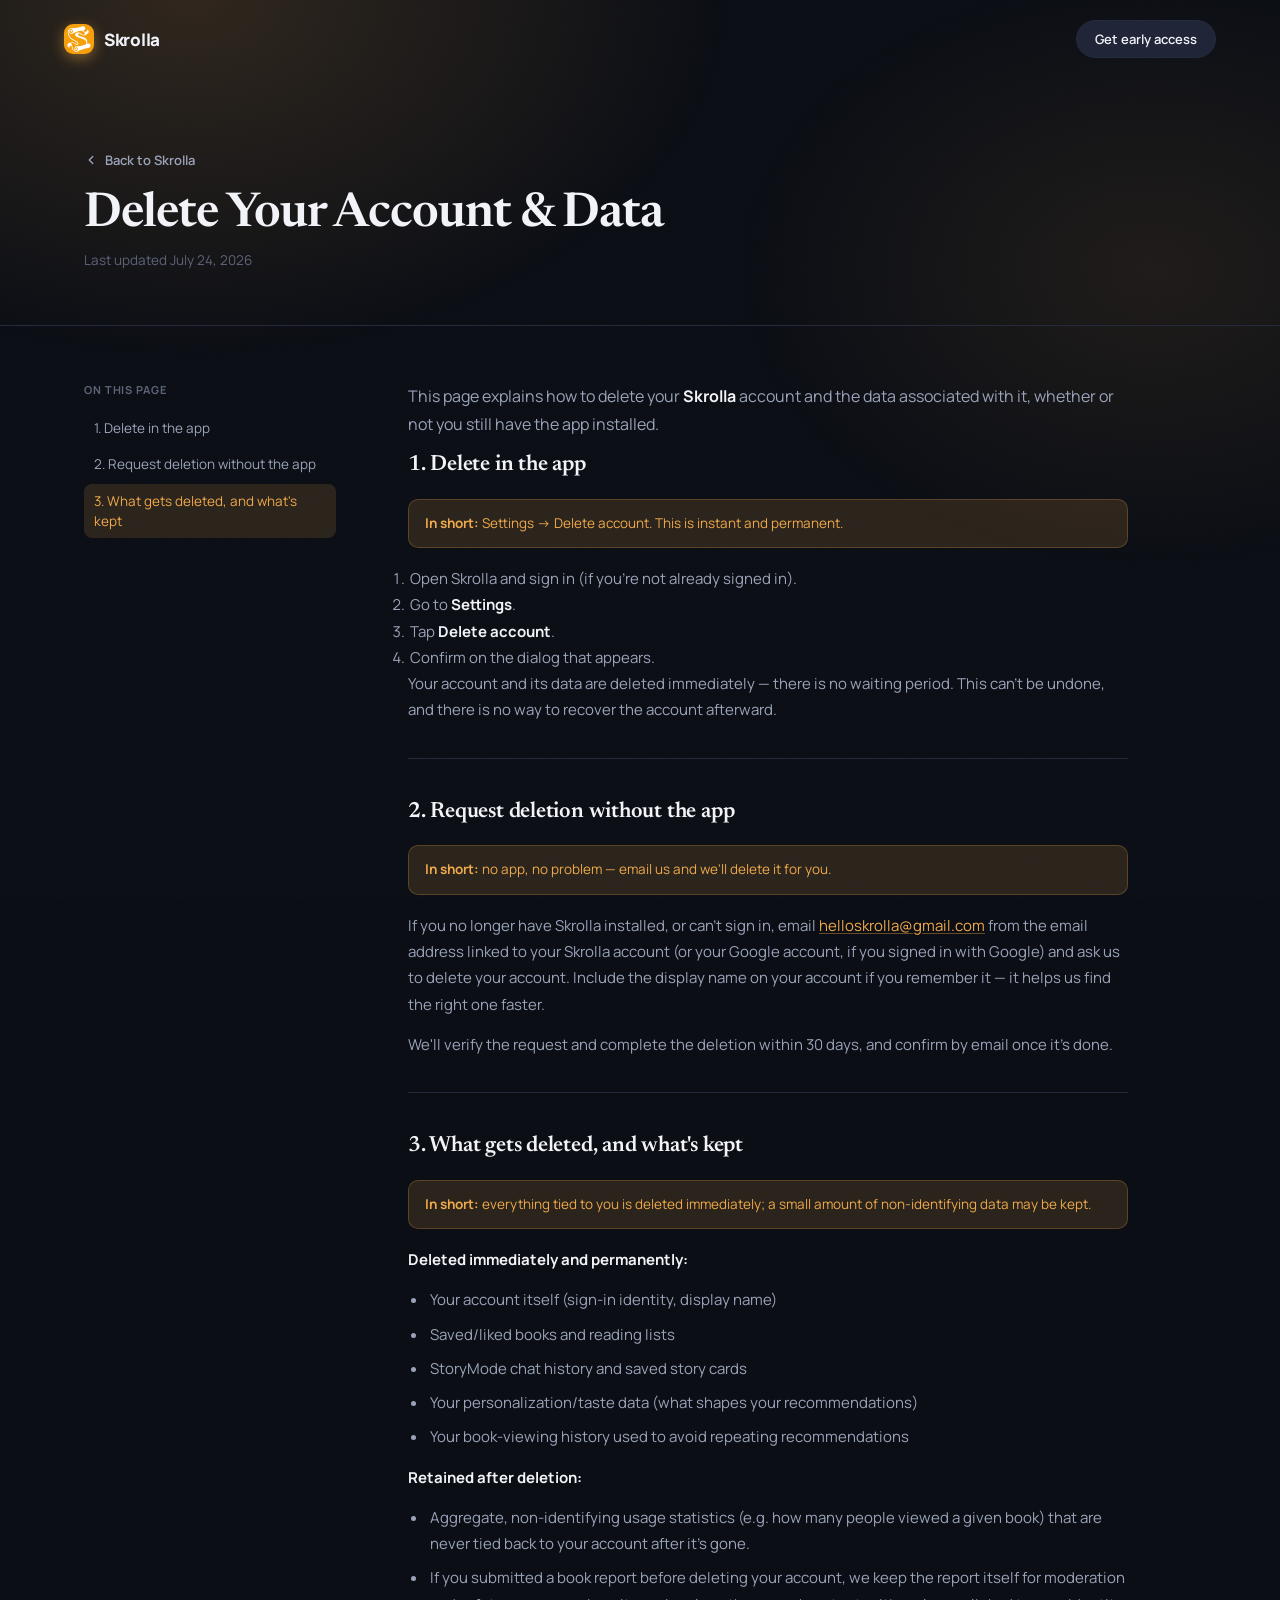
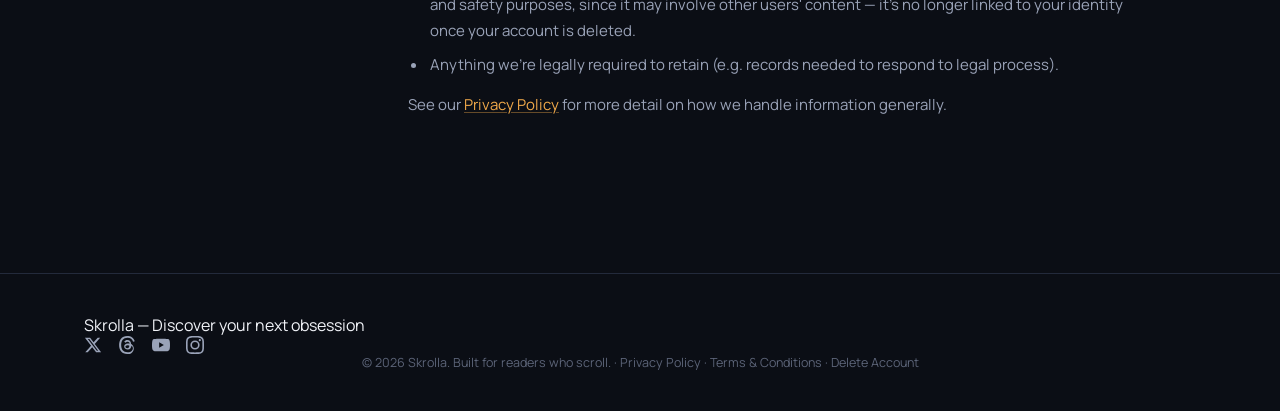
==== delete-account.html @ f65770ca "Add account deletion request page for Play Store compliance Google Play requires a public URL where " ====
<!DOCTYPE html>
<html lang="en">
<head>
<meta charset="UTF-8">
<meta name="viewport" content="width=device-width, initial-scale=1.0">
<title>Delete Your Account & Data — Skrolla</title>
<meta name="description" content="How to request deletion of your Skrolla account and the data associated with it.">
<link rel="preconnect" href="https://fonts.googleapis.com">
<link rel="preconnect" href="https://fonts.gstatic.com" crossorigin>
<link href="https://fonts.googleapis.com/css2?family=Manrope:wght@400;500;600;700;800&family=Newsreader:opsz,wght@6..72,500;6..72,600&display=swap" rel="stylesheet">
<link rel="stylesheet" href="css/style.css">
<link rel="icon" type="image/svg+xml" href="images/Logo-Final-v2/combined-bg-fg.svg">
<link rel="apple-touch-icon" href="images/Logo-Final-v2/combined-bg-fg.png">
</head>
<body>

<div class="grain"></div>
<div class="ambient"></div>

<nav class="nav" id="nav">
  <a class="nav-logo" href="index.html">
    <span class="mark">
      <img src="images/Logo-Final-v2/combined-bg-fg.svg" alt="Skrolla logo">
    </span>
    Skrolla
  </a>
  <a href="index.html#waitlist" class="nav-cta">Get early access</a>
</nav>

<header class="legal-header">
  <div class="wrap">
    <a href="index.html" class="legal-back">
      <svg width="14" height="14" viewBox="0 0 24 24" fill="none" stroke="currentColor" stroke-width="2.4" stroke-linecap="round" stroke-linejoin="round"><polyline points="15 18 9 12 15 6"/></svg>
      Back to Skrolla
    </a>
    <h1>Delete Your Account &amp; Data</h1>
    <div class="legal-updated">Last updated July 24, 2026</div>
  </div>
</header>

<section class="legal-body">
  <div class="wrap legal-grid">

    <aside class="legal-toc">
      <div class="legal-toc-label">On this page</div>
      <ol>
        <li><a href="#in-app">1. Delete in the app</a></li>
        <li><a href="#no-app">2. Request deletion without the app</a></li>
        <li><a href="#what-happens">3. What gets deleted, and what's kept</a></li>
      </ol>
    </aside>

    <article class="legal-content">
      <p class="legal-intro">
        This page explains how to delete your <strong>Skrolla</strong> account and the data
        associated with it, whether or not you still have the app installed.
      </p>

      <section id="in-app">
        <h2>1. Delete in the app</h2>
        <div class="legal-tldr"><b>In short:</b> Settings → Delete account. This is instant and permanent.</div>
        <ol>
          <li>Open Skrolla and sign in (if you're not already signed in).</li>
          <li>Go to <strong>Settings</strong>.</li>
          <li>Tap <strong>Delete account</strong>.</li>
          <li>Confirm on the dialog that appears.</li>
        </ol>
        <p>Your account and its data are deleted immediately — there is no waiting period. This can't be undone, and there is no way to recover the account afterward.</p>
      </section>

      <section id="no-app">
        <h2>2. Request deletion without the app</h2>
        <div class="legal-tldr"><b>In short:</b> no app, no problem — email us and we'll delete it for you.</div>
        <p>
          If you no longer have Skrolla installed, or can't sign in, email
          <a class="legal-link" href="mailto:helloskrolla@gmail.com?subject=Delete%20my%20Skrolla%20account">helloskrolla@gmail.com</a>
          from the email address linked to your Skrolla account (or your Google account, if you signed in
          with Google) and ask us to delete your account. Include the display name on your account if you
          remember it — it helps us find the right one faster.
        </p>
        <p>We'll verify the request and complete the deletion within 30 days, and confirm by email once it's done.</p>
      </section>

      <section id="what-happens">
        <h2>3. What gets deleted, and what's kept</h2>
        <div class="legal-tldr"><b>In short:</b> everything tied to you is deleted immediately; a small amount of non-identifying data may be kept.</div>
        <p><strong>Deleted immediately and permanently:</strong></p>
        <ul>
          <li>Your account itself (sign-in identity, display name)</li>
          <li>Saved/liked books and reading lists</li>
          <li>StoryMode chat history and saved story cards</li>
          <li>Your personalization/taste data (what shapes your recommendations)</li>
          <li>Your book-viewing history used to avoid repeating recommendations</li>
        </ul>
        <p><strong>Retained after deletion:</strong></p>
        <ul>
          <li>
            Aggregate, non-identifying usage statistics (e.g. how many people viewed a given book) that
            are never tied back to your account after it's gone.
          </li>
          <li>
            If you submitted a book report before deleting your account, we keep the report itself for
            moderation and safety purposes, since it may involve other users' content — it's no longer
            linked to your identity once your account is deleted.
          </li>
          <li>
            Anything we're legally required to retain (e.g. records needed to respond to legal process).
          </li>
        </ul>
        <p>See our <a class="legal-link" href="privacy.html">Privacy Policy</a> for more detail on how we handle information generally.</p>
      </section>

    </article>
  </div>
</section>

<footer>
  <div class="wrap footer-row">
    <a class="fmark" href="index.html"><span class="dot"></span> Skrolla — Discover your next obsession</a>
    <div class="social-links">
      <a href="https://x.com/skrollabooks" target="_blank" rel="noopener" aria-label="Skrolla on X"><svg viewBox="0 0 24 24"><path d="M18.244 2.25h3.308l-7.227 8.26 8.502 11.24H16.17l-5.214-6.817L4.99 21.75H1.68l7.73-8.835L1.254 2.25H8.08l4.713 6.231zm-1.161 17.52h1.833L7.084 4.126H5.117z"/></svg></a>
      <a href="https://www.threads.com/@skrollabooks" target="_blank" rel="noopener" aria-label="Skrolla on Threads"><svg viewBox="0 0 24 24"><path d="M12.186 24h-.007c-3.581-.024-6.334-1.205-8.184-3.509C2.35 18.44 1.5 15.586 1.472 12.01v-.021c.028-3.573.879-6.428 2.523-8.481C5.845 1.205 8.598.024 12.179 0h.007c2.708.019 4.97.665 6.72 1.92 1.653 1.187 2.822 2.918 3.474 5.147l-2.276.665c-1.05-3.57-3.518-5.406-7.34-5.437-2.878.023-5.058.912-6.482 2.646-1.34 1.635-2.033 4.007-2.06 7.052v.014c.028 3.06.72 5.442 2.06 7.076 1.424 1.735 3.604 2.623 6.482 2.646 2.588-.019 4.3-.634 5.72-2.058 1.618-1.622 1.588-3.61 1.073-4.834-.302-.72-.844-1.318-1.573-1.762-.183 1.31-.6 2.354-1.244 3.111-.86 1.012-2.084 1.567-3.635 1.65-1.174.062-2.302-.213-3.176-.775-1.033-.663-1.634-1.68-1.694-2.865-.117-2.328 1.734-4.006 4.606-4.174a15.5 15.5 0 0 1 2.826.108c-.115-.686-.348-1.232-.696-1.626-.478-.542-1.216-.818-2.193-.824h-.028c-.788 0-1.856.218-2.535 1.253l-1.937-1.32c.91-1.38 2.395-2.141 4.184-2.141h.037c2.995.017 4.777 1.847 4.955 5.038.101.058.201.117.298.18 1.36.877 2.353 2.093 2.873 3.514.72 1.964.783 5.153-1.86 7.762-1.902 1.877-4.204 2.726-7.462 2.75zm1.176-11.803c-.24 0-.481.008-.727.024-1.75.11-2.849.972-2.788 2.194.062 1.25 1.336 1.833 2.561 1.766 1.117-.06 2.529-.51 2.767-3.293a10.9 10.9 0 0 0-1.813-.69z"/></svg></a>
      <a href="https://www.youtube.com/@skrollabooks" target="_blank" rel="noopener" aria-label="Skrolla on YouTube"><svg viewBox="0 0 24 24"><path d="M23.498 6.186a3.016 3.016 0 0 0-2.122-2.136C19.505 3.545 12 3.545 12 3.545s-7.505 0-9.377.505A3.017 3.017 0 0 0 .502 6.186C0 8.07 0 12 0 12s0 3.93.502 5.814a3.016 3.016 0 0 0 2.122 2.136c1.871.505 9.376.505 9.376.505s7.505 0 9.377-.505a3.015 3.015 0 0 0 2.122-2.136C24 15.93 24 12 24 12s0-3.93-.502-5.814zM9.545 15.568V8.432L15.818 12l-6.273 3.568z"/></svg></a>
      <a href="https://www.instagram.com/skrollabooks" target="_blank" rel="noopener" aria-label="Skrolla on Instagram"><svg viewBox="0 0 24 24"><path d="M12 2.163c3.204 0 3.584.012 4.85.07 3.252.148 4.771 1.691 4.919 4.919.058 1.265.069 1.645.069 4.849 0 3.205-.012 3.584-.069 4.849-.149 3.225-1.664 4.771-4.919 4.919-1.266.058-1.644.07-4.85.07-3.204 0-3.584-.012-4.849-.07-3.26-.149-4.771-1.699-4.919-4.92-.058-1.265-.07-1.644-.07-4.849 0-3.204.013-3.583.07-4.849.149-3.227 1.664-4.771 4.919-4.919 1.266-.057 1.645-.069 4.849-.069zm0-2.163c-3.259 0-3.667.014-4.947.072-4.358.2-6.78 2.618-6.98 6.98-.059 1.281-.073 1.689-.073 4.948 0 3.259.014 3.668.072 4.948.2 4.358 2.618 6.78 6.98 6.98 1.281.058 1.689.072 4.948.072 3.259 0 3.668-.014 4.948-.072 4.354-.2 6.782-2.618 6.979-6.98.059-1.28.073-1.689.073-4.948 0-3.259-.014-3.667-.072-4.947-.196-4.354-2.617-6.78-6.979-6.98-1.281-.059-1.69-.073-4.949-.073zM12 5.838a6.162 6.162 0 1 0 0 12.324 6.162 6.162 0 0 0 0-12.324zm0 10.162a4 4 0 1 1 0-8 4 4 0 0 1 0 8zm6.406-11.845a1.44 1.44 0 1 0 0 2.881 1.44 1.44 0 0 0 0-2.881z"/></svg></a>
    </div>
    <div class="fine">© 2026 Skrolla. Built for readers who scroll. · <a class="legal-link" href="privacy.html">Privacy Policy</a> · <a class="legal-link" href="terms.html">Terms &amp; Conditions</a> · <a class="legal-link" href="delete-account.html">Delete Account</a></div>
  </div>
</footer>

<script src="js/legal.js"></script>
</body>
</html>
---- css/style.css ----
/* ============================================================
   Skrolla — Landing Page
   Design tokens lifted 1:1 from the real app
   (android/Skrolla/.../ui/theme/Color.kt)
   ============================================================ */

:root {
  --bg-primary: #0B0E15;
  --bg-primary-2: #0B0E15;
  --bg-surface: #171C29;
  --bg-elevated: #1F2537;
  --bg-elevated-2: #10131C;

  --accent: #F0A94A;
  --accent-dim: #C98A38;
  --accent-glow: rgba(240, 169, 74, 0.45);
  --accent-glow-soft: rgba(240, 169, 74, 0.14);

  --text-primary: #F1F3F8;
  --text-secondary: #9AA3B8;
  --text-muted: #5C6478;

  --like: #FF6B81;
  --gold: #C9A44C;
  --separator: #232A3B;

  --font: 'Manrope', -apple-system, BlinkMacSystemFont, 'Segoe UI', sans-serif;
  --font-serif: 'Newsreader', Georgia, serif;

  --ease: cubic-bezier(0.16, 1, 0.3, 1);
  --ease-soft: cubic-bezier(0.22, 0.61, 0.36, 1);
}

* { box-sizing: border-box; margin: 0; padding: 0; }

html {
  scroll-behavior: smooth;
  background: var(--bg-primary);
}

body {
  font-family: var(--font);
  background: var(--bg-primary);
  color: var(--text-primary);
  overflow-x: hidden;
  -webkit-font-smoothing: antialiased;
}

img { max-width: 100%; display: block; }

a { color: inherit; text-decoration: none; }

::selection { background: var(--accent); color: var(--bg-primary); }

.wrap {
  max-width: 1240px;
  margin: 0 auto;
  padding: 0 clamp(20px, 5vw, 64px);
}

/* ============================================================
   Background texture — grain + ambient glow
   ============================================================ */

.grain {
  position: fixed;
  inset: 0;
  pointer-events: none;
  z-index: 999;
  opacity: 0.035;
  mix-blend-mode: overlay;
  background-image: url("data:image/svg+xml,%3Csvg xmlns='http://www.w3.org/2000/svg' width='120' height='120'%3E%3Cfilter id='n'%3E%3CfeTurbulence type='fractalNoise' baseFrequency='0.9' numOctaves='2' stitchTiles='stitch'/%3E%3C/filter%3E%3Crect width='100%25' height='100%25' filter='url(%23n)'/%3E%3C/svg%3E");
}

.ambient {
  position: fixed;
  inset: 0;
  z-index: 0;
  pointer-events: none;
  background:
    radial-gradient(ellipse 900px 600px at 15% 0%, rgba(240,169,74,0.16), transparent 60%),
    radial-gradient(ellipse 700px 500px at 90% 30%, rgba(240,169,74,0.09), transparent 60%);
}

/* ============================================================
   Nav
   ============================================================ */

.nav {
  position: fixed;
  top: 0; left: 0; right: 0;
  z-index: 100;
  display: flex;
  align-items: center;
  justify-content: space-between;
  padding: 20px clamp(20px, 5vw, 64px);
}

.nav-logo {
  display: flex;
  align-items: center;
  gap: 10px;
  font-weight: 800;
  font-size: 17px;
  letter-spacing: -0.3px;
}

.nav-logo .mark {
  /* 30px is the conventional nav-logo size most sites settle on — big enough to read as
     a real mark, small enough to stay a supporting element rather than competing with content. */
  width: 30px; height: 30px;
  border-radius: 9px;
  overflow: hidden;
  display: flex; align-items: center; justify-content: center;
  box-shadow: 0 4px 14px var(--accent-glow);
  flex-shrink: 0;
}
.nav-logo .mark img {
  width: 100%; height: 100%;
  object-fit: cover;
  display: block;
}

.nav-cta {
  font-size: 13px;
  font-weight: 600;
  padding: 9px 18px;
  border-radius: 100px;
  background: var(--bg-elevated);
  border: 1px solid var(--separator);
  transition: all 0.25s var(--ease-soft);
}
.nav-cta:hover { border-color: var(--accent); background: var(--accent-glow-soft); }

/* ============================================================
   Hero
   ============================================================ */

.hero {
  position: relative;
  min-height: 100svh;
  display: flex;
  align-items: center;
  padding-top: 110px;
  padding-bottom: 60px;
  z-index: 1;
}

.hero-grid {
  display: grid;
  grid-template-columns: 1.05fr 0.95fr;
  align-items: center;
  gap: 40px;
  width: 100%;
}

.eyebrow {
  display: inline-flex;
  align-items: center;
  gap: 8px;
  font-size: 12.5px;
  font-weight: 600;
  letter-spacing: 0.06em;
  text-transform: uppercase;
  color: var(--accent);
  background: var(--accent-glow-soft);
  border: 1px solid rgba(240,169,74,0.28);
  padding: 7px 14px 7px 10px;
  border-radius: 100px;
  margin-bottom: 26px;
  opacity: 0;
  transform: translateY(14px);
  animation: rise 0.8s var(--ease) 0.1s forwards;
}
.eyebrow .dot { width: 6px; height: 6px; border-radius: 50%; background: var(--accent); box-shadow: 0 0 8px var(--accent); }

.hero h1 {
  font-family: var(--font-serif);
  font-size: clamp(40px, 5.4vw, 74px);
  line-height: 1.05;
  font-weight: 600;
  letter-spacing: -0.02em;
  margin-bottom: 24px;
  opacity: 0;
  transform: translateY(18px);
  animation: rise 0.9s var(--ease) 0.22s forwards;
}
.hero h1 .grad {
  background: linear-gradient(100deg, #FBBF6B 0%, var(--accent) 45%, #C98A38 100%);
  -webkit-background-clip: text;
  background-clip: text;
  color: transparent;
}

.hero p.lede {
  font-size: clamp(16px, 1.5vw, 19px);
  line-height: 1.6;
  color: var(--text-secondary);
  max-width: 480px;
  margin-bottom: 36px;
  opacity: 0;
  transform: translateY(18px);
  animation: rise 0.9s var(--ease) 0.34s forwards;
}

.hero-actions {
  display: flex;
  align-items: center;
  gap: 18px;
  flex-wrap: wrap;
  opacity: 0;
  transform: translateY(18px);
  animation: rise 0.9s var(--ease) 0.46s forwards;
}

.btn-primary {
  display: inline-flex;
  align-items: center;
  gap: 10px;
  background: var(--accent);
  color: var(--bg-primary);
  font-weight: 700;
  font-size: 15px;
  padding: 15px 26px;
  border-radius: 14px;
  box-shadow: 0 8px 30px var(--accent-glow);
  transition: transform 0.3s var(--ease-soft), box-shadow 0.3s var(--ease-soft);
  border: none;
  cursor: pointer;
}
.btn-primary:hover { transform: translateY(-2px); box-shadow: 0 12px 36px rgba(240,169,74,0.55); }

.btn-ghost {
  font-weight: 600;
  font-size: 14.5px;
  color: var(--text-secondary);
  display: inline-flex;
  align-items: center;
  gap: 8px;
  padding: 15px 4px;
  transition: color 0.25s;
}
.btn-ghost:hover { color: var(--text-primary); }
.btn-ghost svg { transition: transform 0.25s var(--ease-soft); }
.btn-ghost:hover svg { transform: translateX(3px); }

.hero-proof {
  display: flex;
  align-items: center;
  gap: 14px;
  margin-top: 44px;
  opacity: 0;
  transform: translateY(18px);
  animation: rise 0.9s var(--ease) 0.58s forwards;
}
.hero-proof .stack {
  display: flex;
}
.hero-proof .stack img {
  width: 30px; height: 45px;
  border-radius: 5px;
  object-fit: cover;
  margin-left: -10px;
  outline: 2.5px solid var(--bg-primary);
  box-shadow: 0 4px 10px rgba(0,0,0,0.5);
}
.hero-proof .stack img:first-child { margin-left: 0; }
.hero-proof .txt { font-size: 13px; color: var(--text-muted); line-height: 1.4; }
.hero-proof .txt b { color: var(--text-secondary); font-weight: 600; }

@keyframes rise {
  to { opacity: 1; transform: translateY(0); }
}

/* ---- Hero phone stage ---- */

.hero-stage {
  position: relative;
  height: 640px;
  display: flex;
  align-items: center;
  justify-content: center;
  perspective: 1600px;
}

.hero-phone-wrap {
  opacity: 0;
  transform: translateY(40px) rotateY(-8deg) rotateX(4deg) scale(0.92);
  animation: heroPhoneIn 1.2s var(--ease) 0.3s forwards;
  transform-style: preserve-3d;
}

@keyframes heroPhoneIn {
  to { opacity: 1; transform: translateY(0) rotateY(-8deg) rotateX(4deg) scale(1); }
}

.hero-phone-float {
  animation: floaty 6.5s ease-in-out infinite;
}

@keyframes floaty {
  0%, 100% { transform: translateY(0px); }
  50% { transform: translateY(-16px); }
}

.hero-glow-orb {
  position: absolute;
  width: 480px; height: 480px;
  border-radius: 50%;
  background: radial-gradient(circle, rgba(240,169,74,0.35) 0%, transparent 68%);
  filter: blur(10px);
  z-index: -1;
  animation: pulse 5s ease-in-out infinite;
}
@keyframes pulse {
  0%, 100% { opacity: 0.7; transform: scale(1); }
  50% { opacity: 1; transform: scale(1.08); }
}

.hero-chip {
  position: absolute;
  display: flex;
  align-items: center;
  gap: 8px;
  background: rgba(20,20,20,0.85);
  border: 1px solid var(--separator);
  backdrop-filter: blur(12px);
  padding: 10px 14px;
  border-radius: 14px;
  font-size: 12.5px;
  font-weight: 600;
  box-shadow: 0 12px 30px rgba(0,0,0,0.4);
  opacity: 0;
  animation: chipIn 0.8s var(--ease) forwards;
}
.hero-chip.chip-2 { bottom: 16%; right: -8%; animation-delay: 1.3s; }
.hero-chip .ic { font-size: 15px; }

@keyframes chipIn {
  from { opacity: 0; transform: translateY(10px) scale(0.94); }
  to { opacity: 1; transform: translateY(0) scale(1); }
}

/* ============================================================
   Phone frame component (shared)
   ============================================================ */

.phone {
  /* --pw is kept a multiple of 20 everywhere it's set (here and at every breakpoint/inline
     override) so it lands on a whole physical-pixel count at both 125% and 150% Windows
     display scaling (20*1.25=25, 20*1.5=30) — non-integer physical widths force Chromium into
     sub-pixel resampling on every frame, which is what reads as text blur that "fixes itself"
     when you zoom (zooming changes the effective ratio away from the fractional one). */
  --pw: 280px;
  /* height derived from width at the source screenshots' own ~0.485 ratio (776:1600
     average across the Final-covers set) so the frame matches them exactly and
     object-fit: cover never has to crop anything. */
  width: var(--pw);
  height: calc(var(--pw) * 2.061);
  border-radius: 38px;
  border: 2px solid #2A3245;
  background: var(--bg-primary-2);
  position: relative;
  overflow: hidden;
  box-shadow:
    0 30px 90px rgba(0,0,0,0.65),
    inset 0 0 0 1px rgba(255,255,255,0.05),
    0 0 50px rgba(240,169,74,0.08);
  flex-shrink: 0;
}

.phone .notch {
  position: absolute;
  top: 12px; left: 50%;
  transform: translateX(-50%);
  width: 9px; height: 9px;
  background: #05060A;
  border-radius: 50%;
  z-index: 100;
  border: 1.5px solid #10131C;
}

.phone .statusbar {
  position: absolute;
  top: 0; left: 0; right: 0;
  height: 40px;
  z-index: 50;
  display: flex;
  align-items: flex-end;
  justify-content: space-between;
  padding: 0 18px 6px;
  font-size: 11px;
  font-weight: 600;
  color: white;
}
.phone .statusbar .icons { display: flex; gap: 4px; align-items: center; opacity: 0.9; }

.phone .screen {
  position: absolute;
  inset: 0;
  display: flex;
  flex-direction: column;
}

.phone .screen img.app-screen-img {
  width: 100%;
  height: 100%;
  /* .phone's height is derived from --pw at the screenshots' own ~0.485 aspect
     ratio (see below), so cover never actually crops — it just fills exactly. */
  object-fit: cover;
  object-position: top center;
  border-radius: 36px;
  display: block;
  /* Chromium downsamples raster images softly at non-integer DPR (Windows 125%/150%
     display scaling on laptops); phones use clean 2x/3x DPR so this never shows there.
     backface-visibility + translateZ forces a sharper GPU compositing path. */
  image-rendering: -webkit-optimize-contrast;
  backface-visibility: hidden;
  transform: translateZ(0);
}

.phone-caption {
  text-align: center;
  font-size: 12px;
  font-weight: 600;
  color: var(--text-muted);
  margin-top: 18px;
  letter-spacing: 0.02em;
}

/* generic bits reused across screens */
.chip { background: var(--bg-elevated); border: 1px solid var(--separator); border-radius: 8px; padding: 4px 10px; font-size: 10px; font-weight: 500; color: var(--text-secondary); }
.cover { background-size: cover; background-position: center; background-color: var(--bg-elevated); }
.navbar {
  position: absolute; bottom: 0; left: 0; right: 0; height: 56px;
  background: rgba(20,20,20,0.95); border-top: 1px solid var(--separator);
  display: flex; align-items: flex-start; padding-top: 8px; z-index: 20;
}
.navbar .item { flex: 1; display: flex; flex-direction: column; align-items: center; gap: 3px; }
.navbar .label { font-size: 9px; font-weight: 500; }
.navbar svg { width: 19px; height: 19px; }

/* ============================================================
   Section shell + reveal system
   ============================================================ */

section { position: relative; z-index: 1; }

.showcase {
  padding: 140px 0;
  border-top: 1px solid var(--separator);
}
.showcase:first-of-type { border-top: none; }

.showcase-grid {
  display: grid;
  grid-template-columns: 1fr 1fr;
  align-items: center;
  gap: 60px;
}
.showcase-grid.reverse .showcase-copy { order: 2; }
.showcase-grid.reverse .showcase-visual { order: 1; }

.tag {
  display: inline-flex;
  align-items: center;
  gap: 8px;
  font-size: 14px;
  font-weight: 700;
  letter-spacing: 0.06em;
  text-transform: uppercase;
  color: var(--accent);
  margin-bottom: 18px;
}
.tag .num { color: var(--text-muted); font-weight: 600; }

.showcase-copy h2 {
  font-family: var(--font-serif);
  font-size: clamp(28px, 3vw, 40px);
  font-weight: 600;
  letter-spacing: -0.015em;
  line-height: 1.16;
  margin-bottom: 18px;
}

.showcase-copy p {
  font-size: 16px;
  line-height: 1.7;
  color: var(--text-secondary);
  max-width: 440px;
  margin-bottom: 24px;
}

.feature-list { display: flex; flex-direction: column; }
.feature-list li {
  display: flex;
  align-items: flex-start;
  gap: 16px;
  font-size: 14.5px;
  color: var(--text-secondary);
  line-height: 1.55;
  padding: 16px 0;
  border-top: 1px solid var(--separator);
}
.feature-list li:first-child { border-top: none; padding-top: 0; }
.feature-list li:last-child { padding-bottom: 0; }
.feature-list .fnum {
  font-family: var(--font-serif);
  font-size: 13px;
  font-weight: 600;
  color: var(--accent);
  flex-shrink: 0;
  min-width: 22px;
  padding-top: 1px;
}
.feature-list b { color: var(--text-primary); font-weight: 600; }

.showcase-visual {
  display: flex;
  justify-content: center;
  position: relative;
}

/* reveal-on-scroll */
.reveal {
  opacity: 0;
  transform: translateY(48px);
  transition: opacity 0.9s var(--ease), transform 0.9s var(--ease);
}
.reveal.in { opacity: 1; transform: translateY(0); }

.reveal-scale {
  opacity: 0;
  transform: translateY(30px);
  transition: opacity 1s var(--ease), transform 1s var(--ease);
}
/* No scale() here on purpose: animating transform: scale() on an element that contains a raster
   screenshot promotes it to a GPU layer sized for the animation, and Chromium doesn't always
   re-rasterize it crisply once the transition settles at scale(1) — leaving it permanently soft
   until something forces a repaint (e.g. browser zoom, which is why zooming "fixes" it). Fade +
   slide only, no scale, avoids the problem entirely. */
.reveal-scale.in { opacity: 1; transform: translateY(0); }

.reveal-delay-1 { transition-delay: 0.08s; }
.reveal-delay-2 { transition-delay: 0.16s; }
.reveal-delay-3 { transition-delay: 0.24s; }
.reveal-delay-4 { transition-delay: 0.32s; }

/* ============================================================
   Connect-stage: the heading crossfades into its own screenshot(s)
   at the same on-screen spot as you scroll, instead of the heading
   scrolling away before the visual ever appears on a "separate page".
   Used on Onboarding and StoryMode. main.js drives --p (0 -> 1) on
   .connect-stage via scroll position; heading fades/lifts out while
   the visual fades/settles in, both pinned to the same centered spot.
   ============================================================ */

.connect-stage {
  position: relative;
  border-top: 1px solid var(--separator);
  --p: 0;
}
.connect-stage .wrap { position: relative; min-height: 260vh; }
.connect-pin {
  position: sticky;
  top: 0;
  height: 100vh;
  overflow: hidden;
}
.connect-heading, .connect-visual {
  position: absolute;
  top: 50%; left: 0; right: 0;
  display: flex;
  flex-direction: column;
  align-items: center;
}
.connect-heading {
  opacity: calc(1 - var(--p));
  transform: translate(0, -50%);
}
.connect-visual {
  opacity: var(--p);
  filter: blur(calc((1 - var(--p)) * 18px));
  transform: translate(0, -50%) scale(calc(0.15 + var(--p) * 0.85));
}

/* Headline blasts apart from its own center as --p advances — each word
   flies out on its own diagonal (mixing its left/right position with a
   sine-based vertical scatter so it's not a flat left-right line) while
   spinning and blurring away. The visual above grows out of that same
   center point, like it's what the blast revealed. */
.connect-heading h2 .word {
  --wi: 0;
  --wa: 0;
  --vy: 0;
  display: inline-block;
  transform:
    translate(calc(var(--wi) * var(--p) * (60px + var(--wa) * 20px)), calc(var(--p) * var(--vy) * 70px))
    rotate(calc(var(--wi) * var(--p) * 16deg))
    scale(calc(1 - var(--p) * 0.4));
  filter: blur(calc(var(--p) * (2px + var(--wa) * 5px)));
  will-change: transform, filter;
}

@media (max-width: 720px) {
  .connect-stage .wrap { min-height: 220vh; }
}

/* ============================================================
   Onboarding trio section (fanned phones)
   ============================================================ */

.onboarding-stage {
  display: flex;
  align-items: center;
  justify-content: center;
  gap: -40px;
  position: relative;
  width: 100%;
  height: 660px;
}
.onboarding-stage .phone { --pw: 220px; position: absolute; }
.onboarding-stage .phone.p1 { transform: translateX(-108px) rotate(-9deg) scale(0.9); z-index: 1; filter: brightness(0.7); }
.onboarding-stage .phone.p2 { transform: translateX(0) rotate(0deg) scale(1); z-index: 3; }
.onboarding-stage .phone.p3 { transform: translateX(108px) rotate(9deg) scale(0.9); z-index: 1; filter: brightness(0.7); }

.onboarding-stage.in .phone.p1 { transition: transform 1s var(--ease) 0.1s, filter 1s var(--ease) 0.1s; }
.onboarding-stage.in .phone.p2 { transition: transform 1s var(--ease) 0.2s; }
.onboarding-stage.in .phone.p3 { transition: transform 1s var(--ease) 0.1s, filter 1s var(--ease) 0.1s; }

/* ============================================================
   Marquee / logos-ish strip (genre pills)
   ============================================================ */

.pill-strip {
  padding: 40px 20px;
  border-top: 1px solid var(--separator);
  border-bottom: 1px solid var(--separator);
  position: relative;
  z-index: 1;
}
.pill-track {
  display: flex;
  flex-wrap: wrap;
  justify-content: center;
  gap: 10px;
  max-width: 820px;
  margin: 0 auto;
}
.pill {
  padding: 8px 16px;
  border-radius: 100px;
  background: var(--bg-surface);
  border: 1px solid var(--separator);
  font-size: 13px;
  font-weight: 600;
  color: var(--text-secondary);
  white-space: nowrap;
  transition: border-color 0.25s, color 0.25s, background-color 0.25s, transform 0.25s;
  cursor: default;
}
.pill:hover {
  border-color: var(--accent);
  color: var(--accent);
  background-color: rgba(240, 169, 74, 0.05);
  transform: translateY(-1.5px);
}

/* ============================================================
   StoryMode spotlight (dark hero-style section)
   ============================================================ */

.spotlight {
  padding: 150px 0;
  position: relative;
  background: radial-gradient(ellipse 1000px 600px at 50% 0%, rgba(240,169,74,0.12), transparent 70%);
  border-top: 1px solid var(--separator);
}
.spotlight-head {
  text-align: center;
  max-width: 620px;
  margin: 0 auto 64px;
}
.spotlight-head h2 {
  font-family: var(--font-serif);
  font-size: clamp(30px, 3.6vw, 46px);
  font-weight: 600;
  letter-spacing: -0.015em;
  margin-bottom: 18px;
  line-height: 1.15;
}
.spotlight-head p {
  font-size: 17px;
  color: var(--text-secondary);
  line-height: 1.65;
  margin-bottom: 28px;
}
.spotlight-head .feature-list li { color: var(--text-secondary); }
.spotlight-head .feature-list b { color: var(--text-primary); }

/* ============================================================
   Final CTA
   ============================================================ */

.final-cta {
  padding: 160px 0 120px;
  text-align: center;
  position: relative;
  z-index: 1;
}
.final-cta h2 {
  font-family: var(--font-serif);
  font-size: clamp(34px, 5vw, 62px);
  font-weight: 600;
  letter-spacing: -0.02em;
  line-height: 1.1;
  margin-bottom: 22px;
}
.final-cta h2 .grad {
  background: linear-gradient(100deg, #FBBF6B, var(--accent));
  -webkit-background-clip: text; background-clip: text; color: transparent;
}
.final-cta p {
  font-size: 17px;
  color: var(--text-secondary);
  max-width: 460px;
  margin: 0 auto 40px;
  line-height: 1.6;
}

.email-form {
  display: flex;
  gap: 10px;
  max-width: 440px;
  margin: 0 auto;
}
.email-form input {
  flex: 1;
  background: var(--bg-elevated);
  border: 1px solid var(--separator);
  border-radius: 12px;
  padding: 15px 18px;
  color: white;
  font-family: var(--font);
  font-size: 14.5px;
  outline: none;
  transition: border-color 0.25s;
}
.email-form input:focus { border-color: var(--accent); }
.email-form input::placeholder { color: var(--text-muted); }
.email-form button {
  background: var(--accent);
  color: var(--bg-primary);
  border: none;
  border-radius: 12px;
  padding: 0 24px;
  font-weight: 700;
  font-size: 14.5px;
  cursor: pointer;
  box-shadow: 0 8px 26px var(--accent-glow);
  transition: transform 0.25s var(--ease-soft);
  white-space: nowrap;
}
.email-form button:hover { transform: translateY(-2px); }
.form-note { font-size: 12.5px; color: var(--text-muted); margin-top: 14px; }
.form-success { display: none; color: var(--accent); font-size: 14px; font-weight: 600; margin-top: 18px; }

/* ============================================================
   Footer
   ============================================================ */

footer {
  border-top: 1px solid var(--separator);
  padding: 40px 0;
  position: relative;
  z-index: 1;
}
.footer-grid {
  display: flex;
  align-items: center;
  justify-content: space-between;
  flex-wrap: wrap;
  gap: 20px;
}
.footer-brand {
  display: flex;
  align-items: center;
  gap: 12px;
}
.footer-brand .mark {
  width: 34px; height: 34px;
  border-radius: 10px;
  overflow: hidden;
  display: flex; align-items: center; justify-content: center;
  box-shadow: 0 4px 14px var(--accent-glow);
  flex-shrink: 0;
}
.footer-brand .mark img { width: 100%; height: 100%; object-fit: cover; display: block; }
.footer-name { font-weight: 800; font-size: 16px; letter-spacing: -0.3px; }
.footer-tag { font-size: 12.5px; color: var(--text-muted); }
.footer-links { display: flex; align-items: center; gap: 22px; }
.footer-links a {
  font-size: 13.5px;
  color: var(--text-secondary);
  text-decoration: none;
  transition: color 0.2s var(--ease-soft);
}
.footer-links a:hover { color: var(--accent); }
footer .fine { font-size: 12.5px; color: var(--text-muted); width: 100%; text-align: center; order: 3; }
.social-links { display: flex; align-items: center; gap: 16px; }
.social-links a {
  color: var(--text-secondary);
  display: flex;
  transition: color 0.2s var(--ease-soft), transform 0.2s var(--ease-soft);
}
.social-links a:hover { color: var(--accent); transform: translateY(-2px); }
.social-links svg { width: 18px; height: 18px; fill: currentColor; display: block; }

@media (max-width: 560px) {
  .footer-grid { flex-direction: column; text-align: center; }
  footer .fine { order: unset; }
  .social-links { justify-content: center; }
}

/* ============================================================
   Responsive
   ============================================================ */

@media (max-width: 980px) {
  .hero-grid { grid-template-columns: 1fr; text-align: center; }
  .hero p.lede { margin-left: auto; margin-right: auto; }
  .hero-actions { justify-content: center; }
  .hero-proof { justify-content: center; }
  .hero-stage { height: 520px; margin-top: 20px; }
  .hero-chip { display: none; }

  .showcase-grid { grid-template-columns: 1fr; text-align: center; gap: 50px; }
  .showcase-grid.reverse .showcase-copy,
  .showcase-grid.reverse .showcase-visual { order: unset; }
  .showcase-copy p { margin-left: auto; margin-right: auto; }
  .feature-list { text-align: left; max-width: 400px; margin: 0 auto; }
  .tag { justify-content: center; width: 100%; }

  .onboarding-stage { height: 560px; }
  .onboarding-stage .phone { --pw: 180px; }
  .onboarding-stage .phone.p1 { transform: translateX(-72px) rotate(-9deg) scale(0.88); }
  .onboarding-stage .phone.p3 { transform: translateX(72px) rotate(9deg) scale(0.88); }

  .email-form { flex-direction: column; }
}

@media (max-width: 560px) {
  .phone { --pw: 220px; }
  .hero-stage .phone { --pw: 220px; }
  .showcase { padding: 90px 0; }
  .spotlight { padding: 100px 0; }
  .final-cta { padding: 110px 0 90px; }
}

/* ============================================================
   Horizontal Auto-Scrolling Daily Discovery Carousel
   ============================================================ */

.daily-discovery-carousel {
  overflow: hidden;
  width: 100%;
  padding: 12px 18px 0;
  mask-image: linear-gradient(90deg, transparent, black 12px, black calc(100% - 12px), transparent);
  -webkit-mask-image: linear-gradient(90deg, transparent, black 12px, black calc(100% - 12px), transparent);
}

.daily-discovery-track {
  display: flex;
  gap: 8px;
  width: max-content;
  transition: transform 0.6s cubic-bezier(0.25, 1, 0.5, 1);
}

.daily-discovery-card {
  width: 210px;
  background: var(--bg-elevated);
  border-radius: 8px;
  padding: 8px;
  display: flex;
  gap: 8px;
  align-items: flex-start;
  flex-shrink: 0;
  text-align: left;
}

/* ============================================================
   StoryMode Spotlight Interactive Mockup
   ============================================================ */

.sm-screen-view {
  position: absolute;
  inset: 0;
  display: flex;
  flex-direction: column;
  background: var(--bg-primary-2);
  opacity: 0;
  pointer-events: none;
  transition: opacity 0.35s var(--ease);
  z-index: 10;
  padding-top: 40px; /* status bar height */
}

.sm-screen-view.active {
  opacity: 1;
  pointer-events: auto;
  z-index: 12;
}

/* Chat view header */
.sm-header {
  height: 52px;
  display: flex;
  align-items: center;
  gap: 8px;
  padding: 0 14px;
  border-bottom: 1px solid var(--separator);
  flex-shrink: 0;
}
.sm-header-info {
  flex: 1;
  min-width: 0;
  text-align: left;
}
.sm-header-info .sm-title {
  font-family: var(--font-serif);
  font-weight: 600;
  font-size: 13.5px;
  color: var(--text-primary);
  white-space: nowrap;
  overflow: hidden;
  text-overflow: ellipsis;
}
.sm-header-info .sm-author {
  font-size: 9.5px;
  color: var(--text-secondary);
  white-space: nowrap;
  overflow: hidden;
  text-overflow: ellipsis;
}
.sm-back-btn {
  cursor: pointer;
  transition: opacity 0.2s;
}
.sm-back-btn:hover {
  opacity: 0.7;
}

/* Chat body */
.sm-chat-body {
  flex: 1;
  padding: 14px 14px 6px;
  display: flex;
  flex-direction: column;
  gap: 12px;
  overflow-y: auto;
}

.sm-msg {
  display: flex;
  width: 100%;
}
.sm-msg.user {
  justify-content: flex-end;
}
.sm-msg.system {
  justify-content: flex-start;
  flex-direction: column;
  gap: 8px;
}

.sm-bubble {
  max-width: 82%;
  background: rgba(240, 169, 74, 0.16);
  border: 1px solid rgba(240, 169, 74, 0.22);
  border-radius: 16px 3px 16px 16px;
  padding: 9px 12px;
  font-size: 11.5px;
  color: var(--text-primary);
  text-align: left;
}

/* Inline Card Pager in Chat */
.sm-inline-pager {
  width: 100%;
  display: flex;
  gap: 10px;
  cursor: pointer;
  position: relative;
  overflow: hidden;
}

.sm-inline-card {
  flex: 1;
  background: linear-gradient(135deg, #1C1E26 0%, #11131A 100%);
  border: 1px solid var(--separator);
  border-radius: 16px;
  padding: 14px 16px;
  display: flex;
  flex-direction: column;
  gap: 6px;
  transition: transform 0.2s, border-color 0.2s;
  text-align: left;
}

.sm-inline-card:hover {
  border-color: rgba(240, 169, 74, 0.4);
  transform: translateY(-2px);
}

.sm-card-title {
  font-family: var(--font-serif);
  font-weight: 600;
  font-size: 13.5px;
  color: var(--accent);
}

.sm-card-body {
  font-size: 10px;
  line-height: 1.45;
  color: var(--text-secondary);
  display: -webkit-box;
  -webkit-line-clamp: 4;
  -webkit-box-orient: vertical;
  overflow: hidden;
}

.sm-inline-card-peek {
  width: 14px;
  background: linear-gradient(135deg, rgba(28, 30, 38, 0.4) 0%, rgba(17, 19, 26, 0.4) 100%);
  border: 1px solid rgba(35, 42, 59, 0.5);
  border-right: none;
  border-radius: 16px 0 0 16px;
  flex-shrink: 0;
}

.sm-inline-dots {
  display: flex;
  gap: 5px;
  justify-content: flex-start;
  padding-left: 4px;
}
.sm-inline-dots .dot {
  width: 4px;
  height: 4px;
  border-radius: 50%;
  background: var(--text-muted);
}
.sm-inline-dots .dot.active {
  background: var(--accent);
}

/* Bottom Composer */
.sm-composer {
  padding: 8px 14px 18px;
  flex-shrink: 0;
  border-top: 1px solid var(--separator);
  background: var(--bg-primary-2);
}

.sm-chips {
  display: flex;
  gap: 6px;
  margin-bottom: 8px;
}

.sm-chip {
  background: var(--bg-surface);
  border: 1px solid var(--separator);
  border-radius: 16px;
  padding: 5px 11px;
  display: flex;
  align-items: center;
  gap: 5px;
  font-size: 10px;
  font-weight: 600;
  color: var(--text-secondary);
}

.sm-chip.active {
  background: rgba(240, 169, 74, 0.22);
  border-color: rgba(240, 169, 74, 0.35);
  color: var(--accent);
}

.sm-input-row {
  display: flex;
  gap: 8px;
  align-items: center;
}

.sm-plus-icon {
  width: 32px;
  height: 32px;
  border-radius: 50%;
  background: var(--bg-surface);
  display: flex;
  align-items: center;
  justify-content: center;
}

.sm-input {
  flex: 1;
  height: 36px;
  background: var(--bg-surface);
  border: 1px solid var(--separator);
  border-radius: 18px;
  display: flex;
  align-items: center;
  padding: 0 14px;
  font-size: 11px;
  color: var(--text-muted);
}

.sm-send-btn {
  width: 36px;
  height: 36px;
  background: var(--accent);
  border-radius: 50%;
  display: flex;
  align-items: center;
  justify-content: center;
  box-shadow: 0 4px 12px var(--accent-glow);
}

/* DEDICATED CARDS VIEW */
.sm-cards-header {
  height: 52px;
  display: flex;
  align-items: center;
  justify-content: space-between;
  padding: 0 16px;
  flex-shrink: 0;
  border-bottom: 1px solid transparent;
}
.sm-cards-back {
  cursor: pointer;
}
.sm-cards-title-header {
  font-family: var(--font-serif);
  font-weight: 600;
  font-size: 14.5px;
  color: var(--text-primary);
}

.sm-cards-content-wrap {
  flex: 1;
  display: flex;
  flex-direction: column;
  padding: 8px 16px 20px;
  position: relative;
}

.sm-cards-progress {
  display: flex;
  gap: 4px;
  width: 100%;
  margin-bottom: 14px;
}

.progress-bar {
  flex: 1;
  height: 2px;
  background: rgba(255, 255, 255, 0.16);
  border-radius: 2px;
  overflow: hidden;
}

.progress-bar .progress-fill {
  height: 100%;
  width: 0%;
  background: var(--accent);
  transition: width 0.25s linear;
}

.progress-bar.active .progress-fill {
  width: 100%;
}

.progress-bar.completed .progress-fill {
  width: 100%;
}

.sm-cards-meta {
  display: flex;
  justify-content: space-between;
  align-items: center;
  margin-bottom: 24px;
}

.sm-cards-meta .brand {
  font-family: var(--font-serif);
  font-size: 12px;
  color: var(--accent);
  font-weight: 700;
}

.sm-cards-meta .page-num {
  font-size: 10.5px;
  color: var(--text-secondary);
  font-weight: 600;
}

.sm-cards-active-card {
  flex: 1;
  display: flex;
  flex-direction: column;
  gap: 12px;
  z-index: 5;
  text-align: left;
}

.sm-cards-active-card .card-title {
  font-family: var(--font-serif);
  font-weight: 600;
  font-size: 19px;
  line-height: 1.25;
  color: var(--text-primary);
}

.sm-cards-active-card .card-desc {
  font-size: 11.5px;
  line-height: 1.6;
  color: var(--text-secondary);
}

.sm-cards-visual-container {
  height: 140px;
  border-radius: 12px;
  overflow: hidden;
  position: relative;
  margin-top: auto;
  border: 1px solid var(--separator);
}

.sm-cards-visual-container .blur-bg-cover {
  position: absolute;
  inset: 0;
  background-size: cover;
  background-position: center;
  filter: blur(12px) brightness(0.4);
  transform: scale(1.1);
}

.cards-bottom-badge {
  position: absolute;
  bottom: 12px;
  left: 12px;
  right: 12px;
  display: flex;
  align-items: center;
  gap: 10px;
  z-index: 2;
  text-align: left;
}

.badge-thumb {
  width: 32px;
  height: 48px;
  border-radius: 4px;
  background-size: cover;
  background-position: center;
  box-shadow: 0 4px 10px rgba(0,0,0,0.4);
}

.badge-info {
  display: flex;
  flex-direction: column;
}

.badge-info .b-title {
  font-family: var(--font-serif);
  font-weight: 600;
  font-size: 12px;
  color: var(--text-primary);
}

.badge-info .b-author {
  font-size: 9px;
  color: var(--text-secondary);
}

/* Touch Region Overlays for Card Navigation */
.sm-cards-nav-overlay {
  position: absolute;
  top: 52px;
  bottom: 0;
  z-index: 10;
  cursor: pointer;
}

.sm-cards-nav-overlay.left {
  left: 0;
  width: 40%;
}

.sm-cards-nav-overlay.right {
  right: 0;
  width: 60%;
}

/* ============================================================
   3-PHONE STORYMODE SECTION
   ============================================================ */

.three-phones {
  display: flex;
  align-items: flex-end;
  justify-content: center;
  gap: 20px;
  margin-top: 48px;
  padding-bottom: 40px;
}

.triple-phone-wrap {
  display: flex;
  flex-direction: column;
  align-items: center;
  gap: 14px;
}

.triple-phone-wrap.center-phone {
  /* Slightly elevated in the layout */
  margin-bottom: 0;
  position: relative;
  z-index: 2;
}

.triple-label {
  font-size: 11px;
  font-weight: 600;
  color: var(--text-muted);
  letter-spacing: 0.04em;
  text-transform: uppercase;
}

.triple-label.active {
  color: var(--accent);
}

/* Featured (center) phone gets a subtle glow halo */
.featured-phone .screen {
  box-shadow: 0 0 40px rgba(240,169,74,0.15), 0 0 80px rgba(240,169,74,0.07) !important;
}

/* ── Phone 1 & 3: Question chips ── */
.triple-chat-body {
  flex: 1;
  overflow-y: hidden;
  display: flex;
  flex-direction: column;
  padding: 8px 9px;
  gap: 6px;
}

.tfios-chips-grid {
  display: grid;
  grid-template-columns: 1fr 1fr;
  gap: 4px;
}

.tfios-chip {
  background: #1F2537;
  border: 1px solid #232A3B;
  border-radius: 20px;
  padding: 4px 7px;
  font-size: 6px;
  color: #F1F3F8;
  line-height: 1.3;
  cursor: default;
}

.tfios-chip.spoiler-chip {
  background: #2A1E0A;
  border-color: #4A3010;
  color: #F0A94A;
}

.tfios-gen-btn {
  display: flex;
  align-items: center;
  justify-content: center;
  gap: 5px;
  margin: 8px auto 0;
  background: #1F2537;
  border: 1px solid #2E3750;
  border-radius: 20px;
  padding: 6px 12px;
  font-size: 7px;
  color: #F1F3F8;
  font-weight: 600;
  cursor: default;
}

/* ── Phone 2: Inline card pager ── */
.tfios-inline-pager {
  display: flex;
  gap: 6px;
  overflow: hidden;
  border-radius: 14px;
}

.tfios-inline-card {
  flex-shrink: 0;
  width: calc(100% - 14px);
  background: linear-gradient(160deg, #0B1A2A 0%, #0D1520 60%, #0B0E15 100%);
  border-radius: 14px;
  padding: 10px 11px;
  border: 1px solid rgba(255,255,255,0.06);
  position: relative;
  overflow: hidden;
}

/* blurred cover bg inside inline card */
.tfios-inline-card::before {
  content: '';
  position: absolute;
  inset: 0;
  background-image: url(../images/fault-in-our-stars.jpg);
  background-size: cover;
  background-position: center;
  filter: blur(20px) brightness(0.25);
  border-radius: 14px;
}

.tfios-inline-card > * { position: relative; z-index: 1; }

.tfios-inline-peek {
  flex-shrink: 0;
  width: 14px;
  background: #1F2537;
  border-radius: 10px;
  opacity: 0.6;
}

/* ── Phone 3: Progress bars ── */
.tfios-pb {
  flex: 1;
  height: 2.5px;
  background: #232A3B;
  border-radius: 2px;
}

.tfios-pb-active {
  background: #F0A94A;
}

/* ── Phone 3: Full-screen story card ── */
.tfios-full-card {
  flex: 1;
  position: relative;
  overflow: hidden;
  display: flex;
  flex-direction: column;
}

/* Ambient radial glow — TFIOS cover is sky blue/teal → we use that palette */
.tfios-card-glow {
  position: absolute;
  inset: 0;
  background: radial-gradient(ellipse 80% 60% at 50% 90%, rgba(0, 120, 180, 0.40) 0%, transparent 100%);
  pointer-events: none;
  z-index: 0;
  /* Colour animates on card change */
  transition: background 400ms ease;
}

.tfios-card-text-overlay {
  flex: 1;
  position: relative;
  z-index: 1;
  padding: 14px 14px 8px;
  display: flex;
  flex-direction: column;
}

.tfios-brand-row {
  display: flex;
  align-items: center;
  gap: 5px;
  margin-bottom: 14px;
}

.tfios-brand-dot {
  width: 5px;
  height: 5px;
  border-radius: 50%;
  background: #F0A94A;
  flex-shrink: 0;
}

.tfios-brand-name {
  font-size: 7.5px;
  font-family: 'Newsreader', Georgia, serif;
  color: #F1F3F8;
  font-style: italic;
}

.tfios-card-headline {
  font-size: 13px;
  font-weight: 800;
  color: #F1F3F8;
  line-height: 1.2;
  margin-bottom: 9px;
  font-family: 'Newsreader', Georgia, serif;
  letter-spacing: -0.3px;
  /* Text swap animation */
  transition: opacity 250ms ease, transform 250ms ease;
}

.tfios-card-body {
  font-size: 7px;
  color: #9AA3B8;
  line-height: 1.6;
  font-family: var(--font);
  /* Text swap animation */
  transition: opacity 250ms ease, transform 250ms ease;
}

/* Animation classes for card text swap */
.tfios-card-headline.exit,
.tfios-card-body.exit {
  opacity: 0;
  transform: translateX(-10px);
}

.tfios-card-headline.enter,
.tfios-card-body.enter {
  opacity: 0;
  transform: translateX(10px);
}

/* Book visual at bottom of card */
.tfios-book-visual {
  position: relative;
  z-index: 1;
  margin: 0 10px 10px;
  border-radius: 10px;
  overflow: hidden;
  height: 110px;
  background: #0D1520;
  border: 1px solid rgba(255,255,255,0.07);
  flex-shrink: 0;
}

/* Blurred cover fills the book visual area */
.tfios-book-cover-large {
  position: absolute;
  inset: 0;
  background-size: cover;
  background-position: center top;
  filter: blur(2px) brightness(0.45);
  border-radius: 10px;
}

/* Gradient fade top of book visual */
.tfios-book-visual::before {
  content: '';
  position: absolute;
  inset: 0;
  background: linear-gradient(to bottom, #0B0E15 0%, rgba(11,14,21,0.5) 35%, transparent 65%, rgba(11,14,21,0.7) 100%);
  z-index: 1;
  border-radius: 10px;
}

/* Badge bar at bottom of book visual */
.tfios-book-badge {
  position: absolute;
  bottom: 6px;
  left: 6px;
  right: 6px;
  z-index: 2;
  display: flex;
  align-items: center;
  gap: 7px;
  background: rgba(11,14,21,0.55);
  border: 1px solid rgba(255,255,255,0.12);
  border-radius: 8px;
  padding: 5px 7px;
}

.tfios-badge-thumb {
  width: 18px;
  height: 26px;
  border-radius: 3px;
  background-size: cover;
  background-position: center;
  flex-shrink: 0;
}

/* Invisible tap zones for prev/next on phone 3 */
.tfios-tap-prev,
.tfios-tap-next {
  position: absolute;
  top: 0;
  bottom: 0;
  z-index: 10;
  cursor: pointer;
}

.tfios-tap-prev { left: 0; width: 40%; }
.tfios-tap-next { right: 0; width: 60%; }

/* Responsive: stack on narrow screens */
@media (max-width: 860px) {
  .three-phones {
    flex-direction: column;
    align-items: center;
    gap: 36px;
  }
  .triple-phone-wrap.center-phone {
    order: -1;
  }
}

/* Scroll Indicator */
.scroll-indicator {
  position: absolute;
  bottom: 28px;
  left: 50%;
  transform: translateX(-50%);
  display: flex;
  flex-direction: column;
  align-items: center;
  gap: 6px;
  color: var(--text-muted);
  font-size: 11px;
  font-weight: 600;
  letter-spacing: 0.08em;
  text-transform: uppercase;
  z-index: 10;
  cursor: pointer;
  transition: color 0.25s;
  opacity: 0;
  animation: fadeIn 1s var(--ease) 1.5s forwards;
}
.scroll-indicator:hover {
  color: var(--text-primary);
}
.scroll-indicator svg {
  animation: bounce 2s infinite;
}
@keyframes bounce {
  0%, 20%, 50%, 80%, 100% { transform: translateY(0); }
  40% { transform: translateY(-6px); }
  60% { transform: translateY(-3px); }
}
@keyframes fadeIn {
  to { opacity: 1; }
}

/* ============================================================
   Legal pages (Privacy Policy / Terms & Conditions)
   ============================================================ */

.legal-header {
  padding: 150px 0 56px;
  border-bottom: 1px solid var(--separator);
  position: relative;
  z-index: 1;
}
.legal-back {
  display: inline-flex;
  align-items: center;
  gap: 7px;
  font-size: 13px;
  font-weight: 600;
  color: var(--text-secondary);
  margin-bottom: 22px;
  transition: color 0.2s;
}
.legal-back:hover { color: var(--accent); }
.legal-header h1 {
  font-family: var(--font-serif);
  font-size: clamp(32px, 4vw, 48px);
  font-weight: 600;
  letter-spacing: -0.02em;
  margin-bottom: 12px;
}
.legal-updated {
  font-size: 13.5px;
  color: var(--text-muted);
}

.legal-body {
  padding: 56px 0 120px;
  position: relative;
  z-index: 1;
}
.legal-grid {
  display: grid;
  grid-template-columns: 260px 1fr;
  gap: 64px;
  align-items: start;
}

.legal-toc {
  position: sticky;
  top: 100px;
  max-height: calc(100vh - 130px);
  overflow-y: auto;
  padding-right: 8px;
}
.legal-toc-label {
  font-size: 11px;
  font-weight: 700;
  letter-spacing: 0.08em;
  text-transform: uppercase;
  color: var(--text-muted);
  margin-bottom: 14px;
}
.legal-toc ol {
  list-style: none;
  display: flex;
  flex-direction: column;
  gap: 2px;
  counter-reset: toc;
}
.legal-toc a {
  display: block;
  font-size: 13.5px;
  line-height: 1.5;
  color: var(--text-secondary);
  padding: 7px 10px;
  border-radius: 8px;
  transition: color 0.2s, background-color 0.2s;
}
.legal-toc a:hover { color: var(--text-primary); background: var(--bg-surface); }
.legal-toc a.active { color: var(--accent); background: var(--accent-glow-soft); }

.legal-content {
  max-width: 720px;
  color: var(--text-secondary);
  font-size: 15px;
  line-height: 1.75;
}
.legal-content > .legal-intro {
  font-size: 16px;
  color: var(--text-secondary);
  margin-bottom: 8px;
}
.legal-content section {
  padding: 34px 0;
  border-top: 1px solid var(--separator);
  scroll-margin-top: 100px;
}
.legal-content section:first-of-type { border-top: none; padding-top: 0; }
.legal-content h2 {
  font-family: var(--font-serif);
  font-size: 22px;
  font-weight: 600;
  color: var(--text-primary);
  letter-spacing: -0.01em;
  margin-bottom: 14px;
}
.legal-content h3 {
  font-size: 15px;
  font-weight: 700;
  color: var(--text-primary);
  margin: 22px 0 8px;
}
.legal-content p { margin-bottom: 14px; }
.legal-content p:last-child { margin-bottom: 0; }
.legal-content .legal-tldr {
  font-size: 13.5px;
  color: var(--accent);
  background: var(--accent-glow-soft);
  border: 1px solid rgba(240,169,74,0.24);
  border-radius: 10px;
  padding: 12px 16px;
  margin-bottom: 18px;
}
.legal-content .legal-tldr b { font-weight: 700; }
.legal-content ul, .legal-content ol.legal-list {
  margin: 0 0 14px 20px;
  display: flex;
  flex-direction: column;
  gap: 8px;
}
.legal-content li { padding-left: 2px; }
.legal-content a.legal-link {
  color: var(--accent);
  text-decoration: underline;
  text-underline-offset: 2px;
  text-decoration-color: rgba(240,169,74,0.4);
}
.legal-content a.legal-link:hover { text-decoration-color: var(--accent); }
.legal-content strong { color: var(--text-primary); font-weight: 700; }
.legal-content table {
  width: 100%;
  border-collapse: collapse;
  margin-bottom: 16px;
  font-size: 13.5px;
}
.legal-content th, .legal-content td {
  border: 1px solid var(--separator);
  padding: 10px 12px;
  text-align: left;
  vertical-align: top;
}
.legal-content th {
  background: var(--bg-surface);
  color: var(--text-primary);
  font-weight: 700;
  font-size: 12.5px;
}
.legal-content .legal-address {
  font-style: normal;
  line-height: 1.6;
}

@media (max-width: 900px) {
  .legal-grid { grid-template-columns: 1fr; gap: 32px; }
  .legal-toc { position: static; max-height: none; }
}

/* Extra Mobile Optimizations */
@media (max-width: 560px) {
  .nav {
    padding: 0 20px;
  }
  .onboarding-stage {
    height: 480px;
  }
  .onboarding-stage .phone {
    --pw: 160px;
  }
  .onboarding-stage .phone.p1 {
    transform: translateX(-56px) rotate(-7deg) scale(0.86);
  }
  .onboarding-stage .phone.p2 {
    transform: translateX(0) scale(1);
    z-index: 3;
  }
  .onboarding-stage .phone.p3 {
    transform: translateX(56px) rotate(7deg) scale(0.86);
  }
}

@media (max-width: 375px) {
  .nav {
    padding: 0 14px;
  }
  .nav-logo {
    font-size: 15px;
  }
  .nav-cta {
    padding: 8px 14px;
    font-size: 12.5px;
  }
  .phone {
    --pw: 200px !important;
  }
  .hero-stage .phone {
    --pw: 200px !important;
  }
}

/* ============================================================
   Reduced motion — every scroll/hover-driven transform+blur on the
   site collapses to a plain opacity fade (or nothing) for users who
   have asked the OS not to animate. Content still ends up in its
   final, fully-revealed state either way — nothing stays hidden.
   ============================================================ */
@media (prefers-reduced-motion: reduce) {
  .connect-heading h2 .word {
    transform: none;
    filter: none;
  }
  .connect-heading, .connect-visual {
    transform: none;
    filter: none;
    transition: opacity 0.3s linear;
  }
  .reveal, .reveal-scale {
    transform: none !important;
    transition: opacity 0.3s linear;
  }
  .onboarding-stage .phone.p1,
  .onboarding-stage .phone.p2,
  .onboarding-stage .phone.p3 {
    transition: filter 0.3s linear;
  }
  .tfios-card-headline.exit,
  .tfios-card-body.exit,
  .tfios-card-headline.enter,
  .tfios-card-body.enter {
    transform: none;
  }
  .hero-phone-wrap {
    transition: none !important;
  }
}
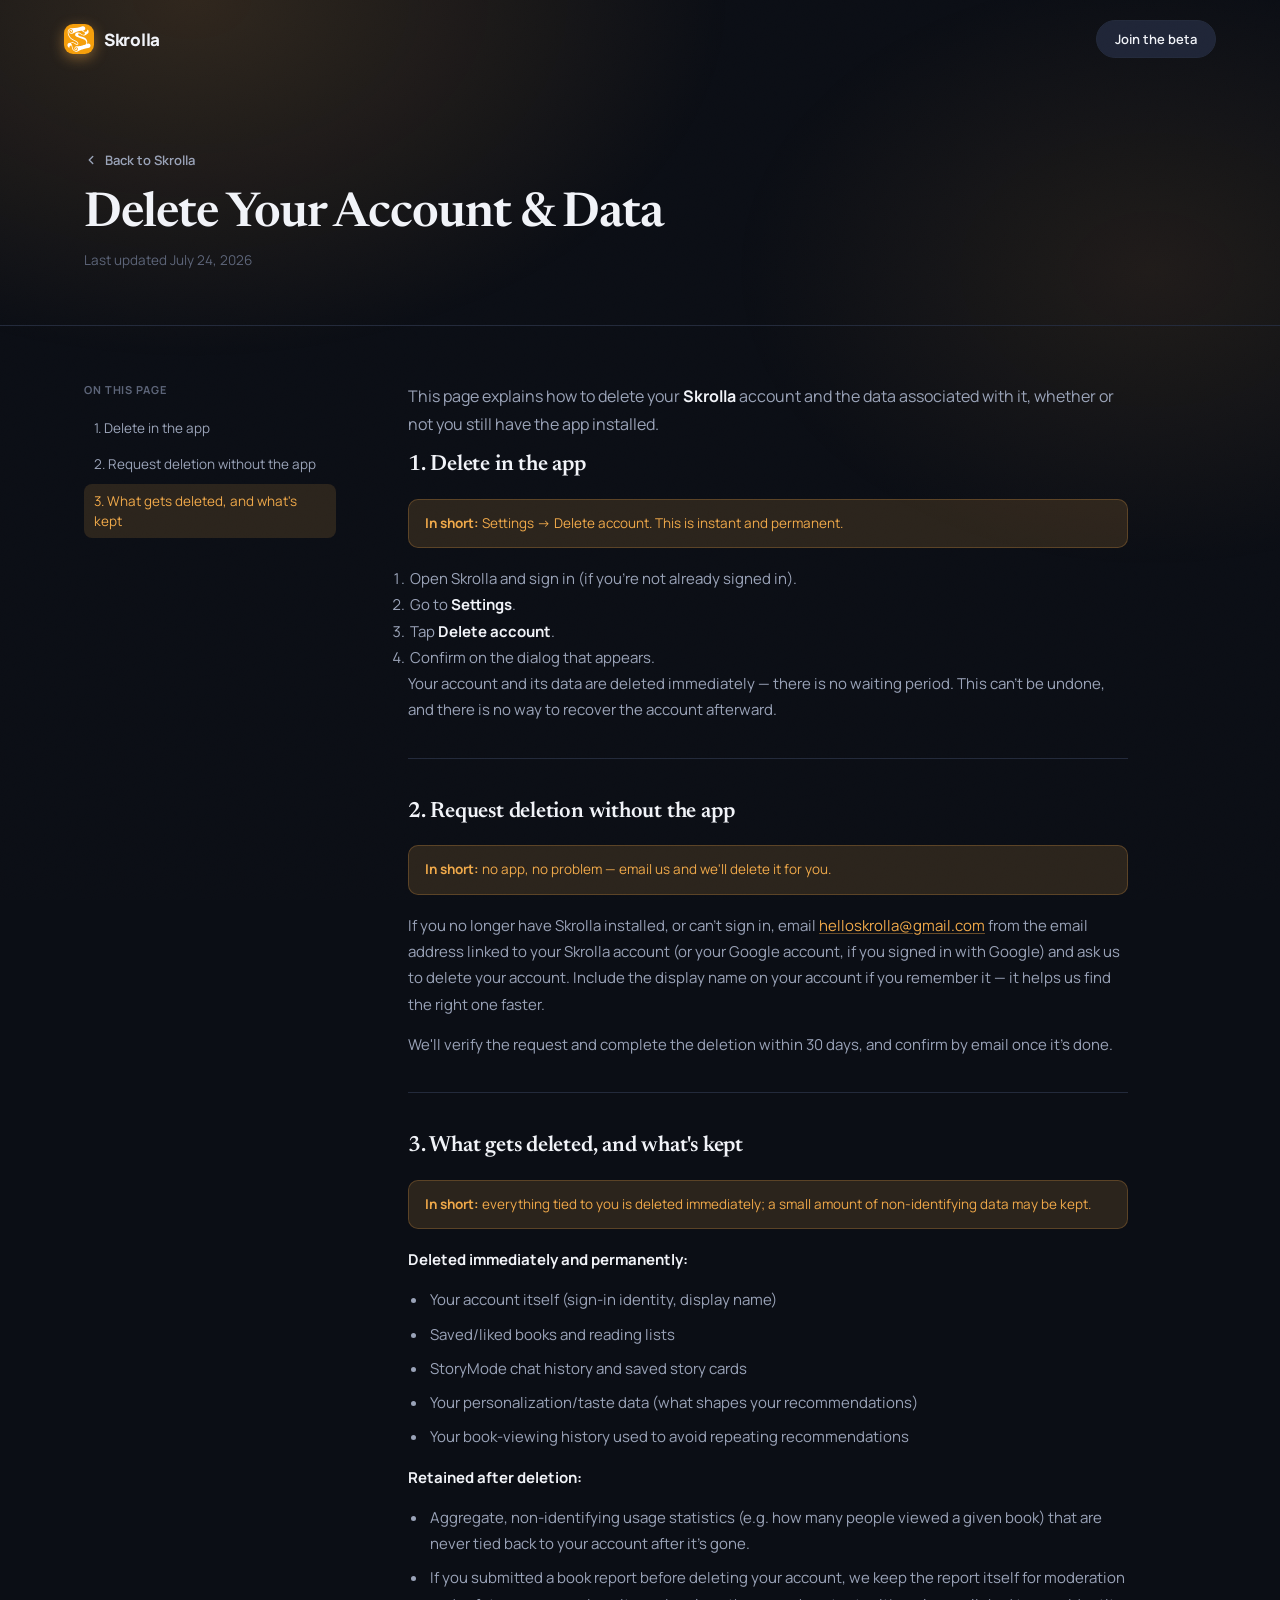
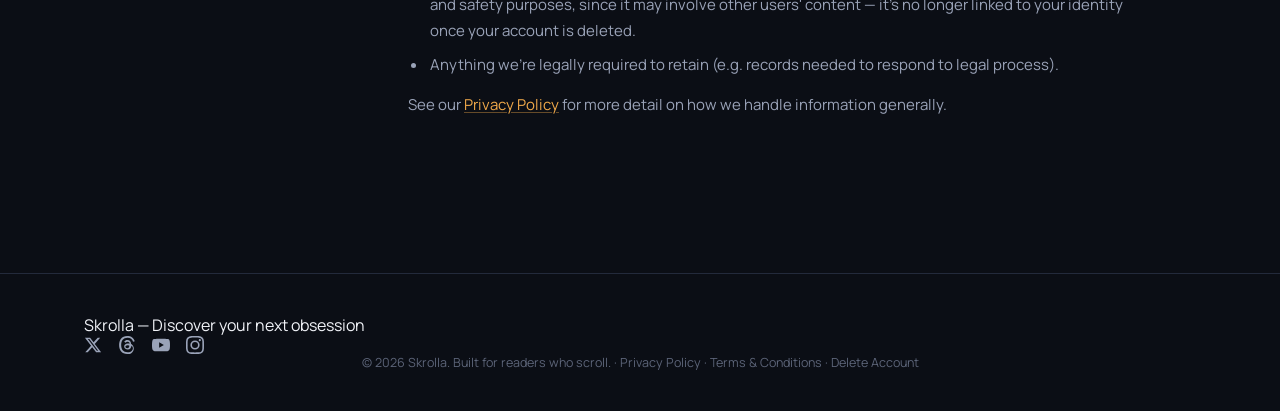
==== commit d9d6fde2: "Replace waitlist form with closed-testing signup flow Google Play closed testing requires each teste" ====
--- a/delete-account.html
+++ b/delete-account.html
@@ -24,7 +24,7 @@
     </span>
     Skrolla
   </a>
-  <a href="index.html#waitlist" class="nav-cta">Get early access</a>
+  <a href="index.html#join-beta" class="nav-cta">Join the beta</a>
 </nav>
 
 <header class="legal-header">
--- a/css/style.css
+++ b/css/style.css
@@ -728,42 +728,43 @@
   line-height: 1.6;
 }
 
-.email-form {
-  display: flex;
-  gap: 10px;
-  max-width: 440px;
+.tester-steps {
+  display: flex;
+  gap: 16px;
+  max-width: 560px;
   margin: 0 auto;
 }
-.email-form input {
+.tester-step {
   flex: 1;
+  display: flex;
+  align-items: center;
+  gap: 14px;
   background: var(--bg-elevated);
   border: 1px solid var(--separator);
-  border-radius: 12px;
-  padding: 15px 18px;
-  color: white;
-  font-family: var(--font);
-  font-size: 14.5px;
-  outline: none;
-  transition: border-color 0.25s;
-}
-.email-form input:focus { border-color: var(--accent); }
-.email-form input::placeholder { color: var(--text-muted); }
-.email-form button {
-  background: var(--accent);
-  color: var(--bg-primary);
-  border: none;
-  border-radius: 12px;
-  padding: 0 24px;
+  border-radius: 14px;
+  padding: 18px 20px;
+  text-align: left;
+  text-decoration: none;
+  transition: transform 0.25s var(--ease-soft), border-color 0.25s;
+}
+.tester-step:hover { transform: translateY(-2px); border-color: var(--accent); }
+.step-num {
+  flex-shrink: 0;
+  width: 30px;
+  height: 30px;
+  display: flex;
+  align-items: center;
+  justify-content: center;
+  border-radius: 50%;
+  background: var(--accent-soft, rgba(240,169,74,0.16));
+  color: var(--accent);
   font-weight: 700;
-  font-size: 14.5px;
-  cursor: pointer;
-  box-shadow: 0 8px 26px var(--accent-glow);
-  transition: transform 0.25s var(--ease-soft);
-  white-space: nowrap;
-}
-.email-form button:hover { transform: translateY(-2px); }
-.form-note { font-size: 12.5px; color: var(--text-muted); margin-top: 14px; }
-.form-success { display: none; color: var(--accent); font-size: 14px; font-weight: 600; margin-top: 18px; }
+  font-size: 14px;
+}
+.step-body { display: flex; flex-direction: column; gap: 2px; }
+.step-title { font-weight: 700; font-size: 14.5px; color: var(--text-primary); }
+.step-desc { font-size: 12.5px; color: var(--text-muted); }
+.form-note { font-size: 12.5px; color: var(--text-muted); margin-top: 18px; }
 
 /* ============================================================
    Footer
@@ -846,7 +847,7 @@
   .onboarding-stage .phone.p1 { transform: translateX(-72px) rotate(-9deg) scale(0.88); }
   .onboarding-stage .phone.p3 { transform: translateX(72px) rotate(9deg) scale(0.88); }
 
-  .email-form { flex-direction: column; }
+  .tester-steps { flex-direction: column; }
 }
 
 @media (max-width: 560px) {
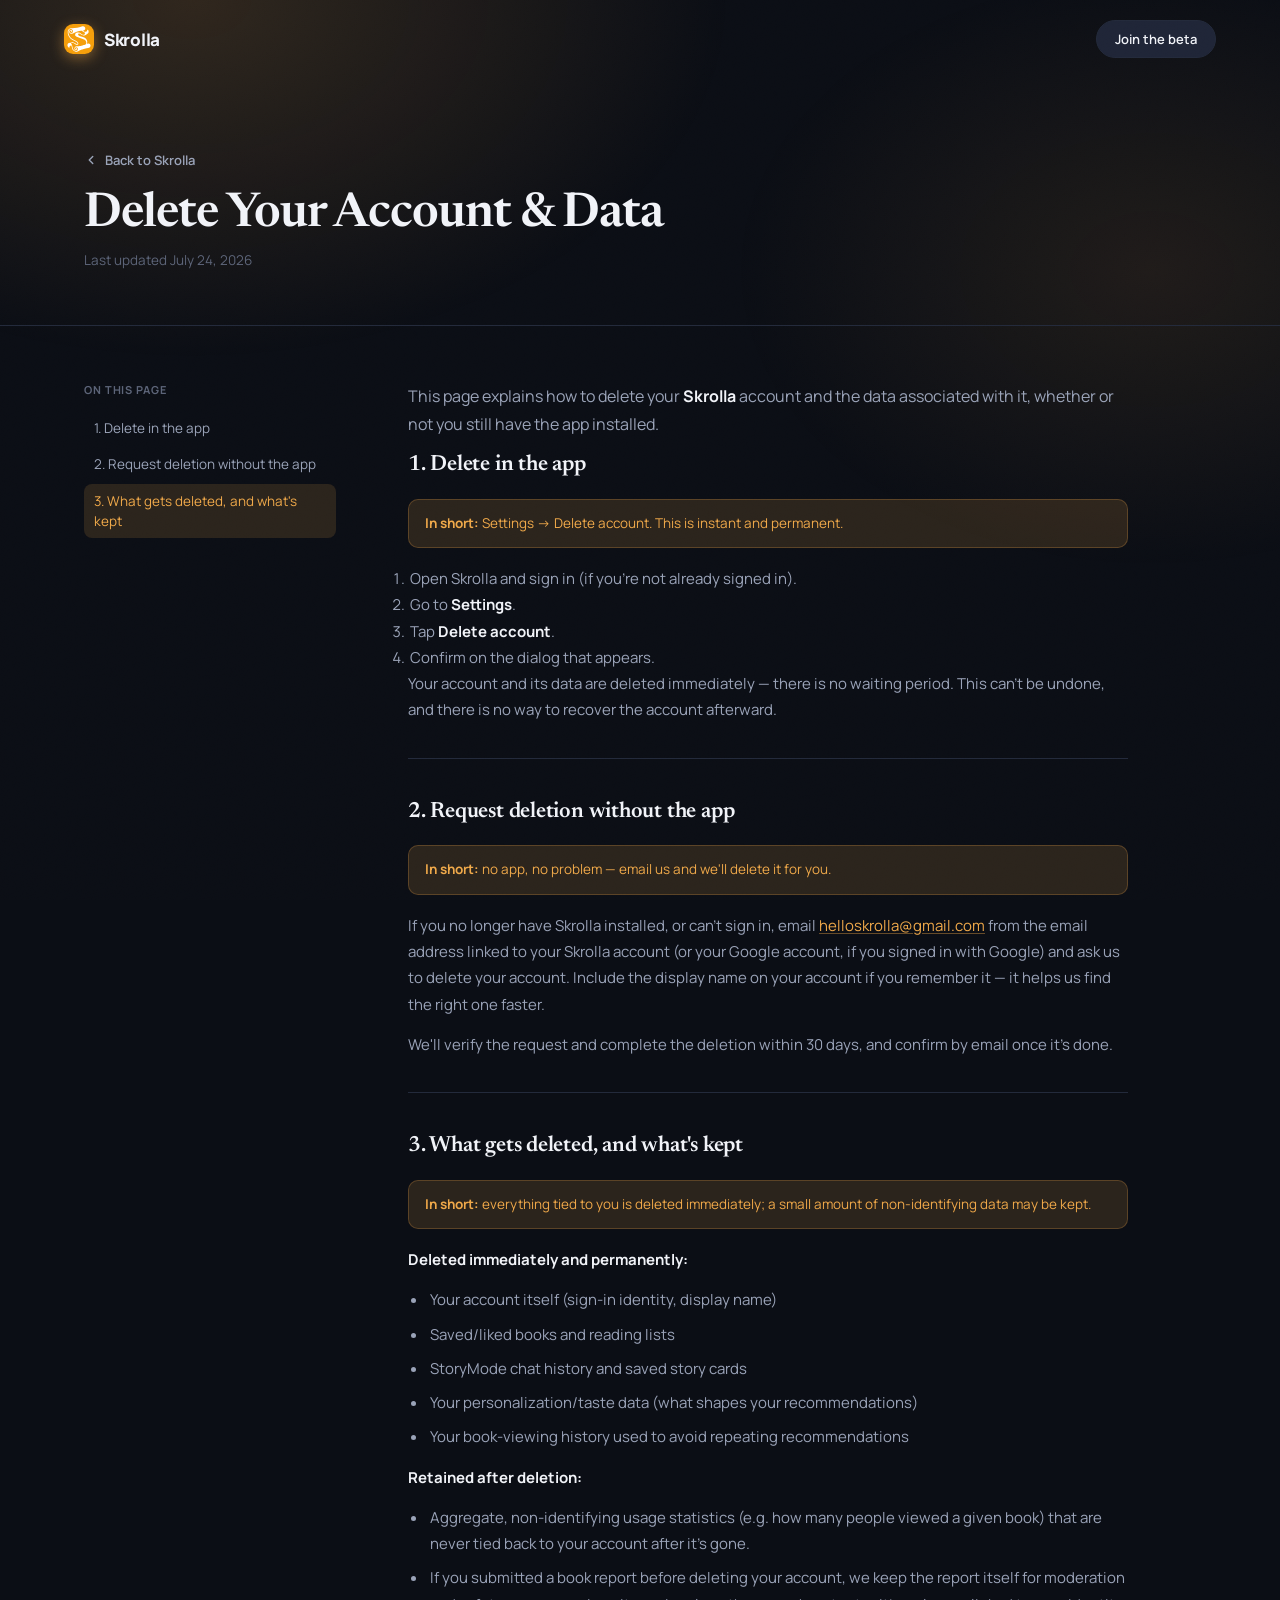
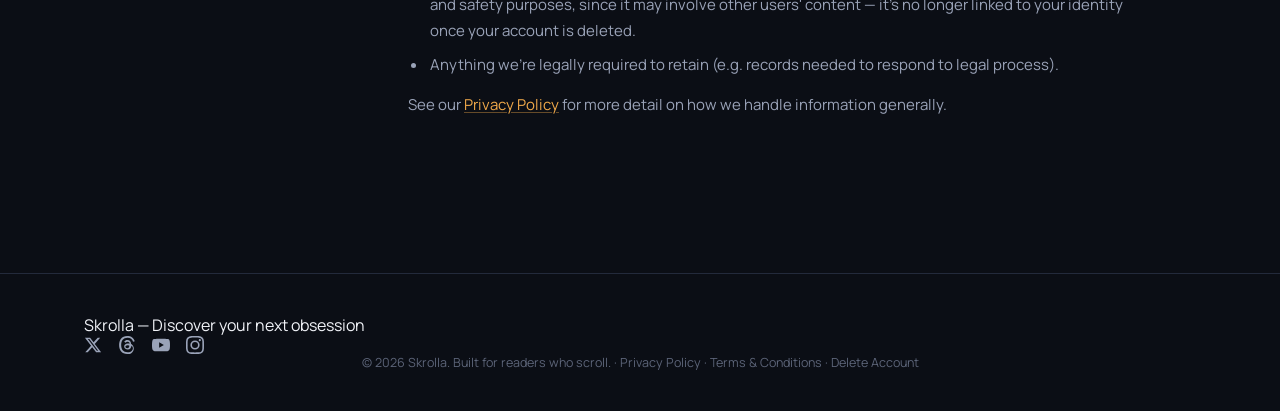
==== commit 5817b4e4: "Fix mobile nav spacing, list alignment, and StoryMode carousel - Nav had a stray padding:0 rule in a" ====
--- a/delete-account.html
+++ b/delete-account.html
@@ -2,7 +2,7 @@
 <html lang="en">
 <head>
 <meta charset="UTF-8">
-<meta name="viewport" content="width=device-width, initial-scale=1.0">
+<meta name="viewport" content="width=device-width, initial-scale=1.0, viewport-fit=cover">
 <title>Delete Your Account & Data — Skrolla</title>
 <meta name="description" content="How to request deletion of your Skrolla account and the data associated with it.">
 <link rel="preconnect" href="https://fonts.googleapis.com">
--- a/css/style.css
+++ b/css/style.css
@@ -94,6 +94,12 @@
   align-items: center;
   justify-content: space-between;
   padding: 20px clamp(20px, 5vw, 64px);
+  transition: transform 0.35s var(--ease-soft), opacity 0.3s var(--ease-soft);
+}
+.nav.nav-hidden {
+  transform: translateY(-100%);
+  opacity: 0;
+  pointer-events: none;
 }
 
 .nav-logo {
@@ -856,6 +862,10 @@
   .showcase { padding: 90px 0; }
   .spotlight { padding: 100px 0; }
   .final-cta { padding: 110px 0 90px; }
+
+  /* Narrower than the container so it reads as a centered block (matching
+     the centered heading above it) instead of text flush with both edges. */
+  .feature-list { max-width: 300px; }
 }
 
 /* ============================================================
@@ -1341,6 +1351,17 @@
 
 .triple-label.active {
   color: var(--accent);
+}
+
+.swipe-hint {
+  display: none;
+  text-align: center;
+  font-size: 12.5px;
+  color: var(--text-muted);
+  margin-top: -20px;
+}
+@media (max-width: 860px) {
+  .swipe-hint { display: block; }
 }
 
 /* Featured (center) phone gets a subtle glow halo */
@@ -1606,16 +1627,48 @@
 .tfios-tap-prev { left: 0; width: 40%; }
 .tfios-tap-next { right: 0; width: 60%; }
 
-/* Responsive: stack on narrow screens */
+/* Responsive: the laptop version pins the heading and scroll-crossfades it
+   into the 3-phone visual (see .connect-stage above) — that scroll-jacked
+   pin doesn't translate to mobile (a 100vh-capped, overflow:hidden pin has
+   nowhere near enough height for 3 stacked phones, and the effect itself
+   reads as janky on a touch scroll). Below 860px we drop the pin entirely,
+   let the heading and visual sit in normal flow, and turn the 3 phones into
+   a swipeable horizontal carousel instead of a tall vertical stack. */
 @media (max-width: 860px) {
+  .connect-stage .wrap { min-height: auto; }
+  .connect-pin {
+    position: static;
+    height: auto;
+    overflow: visible;
+    padding: 70px 0;
+  }
+  .connect-heading, .connect-visual {
+    position: static;
+    opacity: 1 !important;
+    transform: none !important;
+    filter: none !important;
+  }
+
   .three-phones {
-    flex-direction: column;
-    align-items: center;
-    gap: 36px;
-  }
-  .triple-phone-wrap.center-phone {
-    order: -1;
-  }
+    display: flex;
+    flex-direction: row;
+    align-items: flex-end;
+    justify-content: flex-start;
+    align-self: stretch;
+    width: 100%;
+    overflow-x: auto;
+    scroll-snap-type: x mandatory;
+    -webkit-overflow-scrolling: touch;
+    gap: 24px;
+    margin: 40px -20px 0;
+    padding: 4px 20px 44px;
+    scroll-padding: 0 20px;
+  }
+  .triple-phone-wrap {
+    flex: 0 0 auto;
+    scroll-snap-align: center;
+  }
+  .triple-phone-wrap.center-phone { order: unset; }
 }
 
 /* Scroll Indicator */
@@ -1822,7 +1875,11 @@
 /* Extra Mobile Optimizations */
 @media (max-width: 560px) {
   .nav {
-    padding: 0 20px;
+    /* Vertical padding was previously 0 here, which left the logo/CTA
+       flush against the top of the viewport (touching the browser's own
+       address bar on a phone) — restore it, plus the device's safe-area
+       inset for notched screens. */
+    padding: max(16px, env(safe-area-inset-top, 16px) + 6px) 20px 16px;
   }
   .onboarding-stage {
     height: 480px;
@@ -1844,7 +1901,7 @@
 
 @media (max-width: 375px) {
   .nav {
-    padding: 0 14px;
+    padding: max(14px, env(safe-area-inset-top, 14px) + 6px) 14px 14px;
   }
   .nav-logo {
     font-size: 15px;
